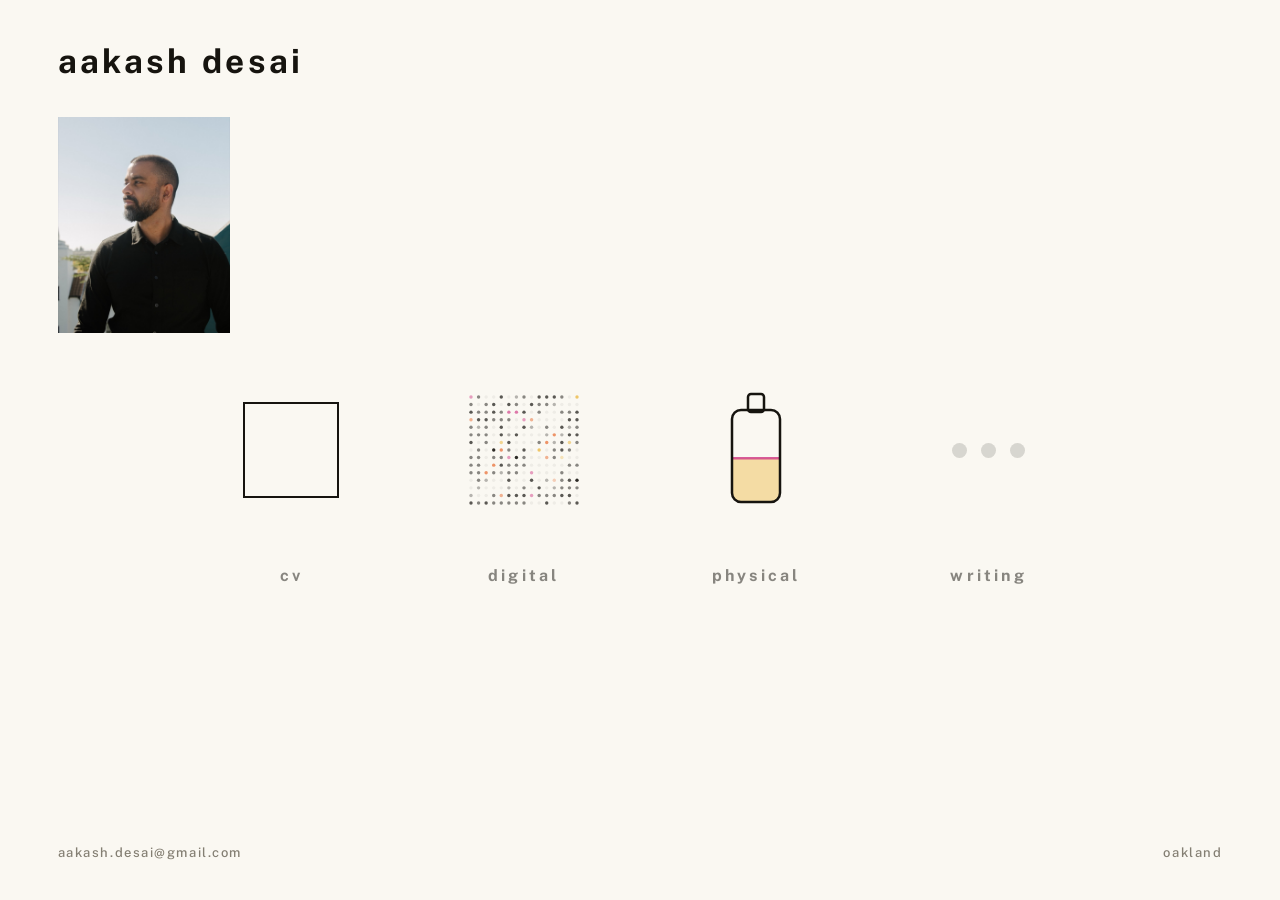
==== index.html @ 5373c7fa "Personal site: portal, CV, digital, physical, writing Co-Authored-By: Claude Opus 5.5 <noreply@anthr" ====
<!doctype html>
<html lang="en" data-ground="white" data-type="grotesk" data-caps="always" data-motion="on">
<head>
<meta charset="utf-8" />
<meta name="viewport" content="width=device-width, initial-scale=1" />
<title>Aakash Desai</title>
<meta name="description" content="Aakash Desai — product manager &amp; engineer. Software, hardware, writing." />
<link rel="icon" href="data:image/svg+xml,%3Csvg xmlns=%22http://www.w3.org/2000/svg%22 viewBox=%220 0 16 16%22%3E%3Crect x=%222%22 y=%222%22 width=%2212%22 height=%2212%22 fill=%22none%22 stroke=%22%2316140f%22 stroke-width=%222%22/%3E%3C/svg%3E" />

<link rel="preconnect" href="https://fonts.googleapis.com" />
<link rel="preconnect" href="https://fonts.gstatic.com" crossorigin />
<link href="https://fonts.googleapis.com/css2?family=Courier+Prime:wght@400;700&family=IBM+Plex+Mono:wght@400;500;600&family=Public+Sans:wght@400;500;600;700&display=swap" rel="stylesheet" />

<script>
  // Apply persisted prefs before paint to avoid flash.
  try {
    var s = JSON.parse(localStorage.getItem('aakash:portal') || '{}');
    if (s.ground)    document.documentElement.dataset.ground    = s.ground;
    if (s.type)      document.documentElement.dataset.type      = s.type;
  } catch (e) {}
</script>

<style>
  :root {
    --ease: cubic-bezier(0.22, 1, 0.36, 1);
    --c1: #e8692e; --c2: #d2418a; --c3: #eab12e;  /* desert wildflower tricolor */
  }

  /* ── Typeface system ──────────────────────────────────── */
  html[data-type="grotesk"] { --ff: 'Public Sans', system-ui, -apple-system, sans-serif; --ff-w: 500; --ff-wb: 700; --track: 0.26em; }
  html[data-type="courier"] { --ff: 'Courier Prime', ui-monospace, Menlo, monospace;     --ff-w: 400; --ff-wb: 700; --track: 0.20em; }
  html[data-type="plex"]    { --ff: 'IBM Plex Mono', ui-monospace, Menlo, monospace;      --ff-w: 500; --ff-wb: 600; --track: 0.22em; }

  /* ── Ground polarity ──────────────────────────────────── */
  html[data-ground="black"] {
    --bg:  #0a0a0a;
    --fg:  #ece9e1;
    --dim: #797568;
    --hair: rgba(236,233,225,0.12);
  }
  html[data-ground="white"] {
    --bg:  #faf8f2;
    --fg:  #16140f;
    --dim: #847f73;
    --hair: rgba(22,20,15,0.14);
  }

  * { box-sizing: border-box; }

  html, body { height: 100%; }
  body {
    margin: 0;
    background: var(--bg);
    color: var(--fg);
    font-family: var(--ff);
    font-weight: var(--ff-w);
    -webkit-font-smoothing: antialiased;
    text-rendering: optimizeLegibility;
    overflow: hidden;
    transition: background 600ms var(--ease), color 600ms var(--ease);
  }

  a { color: inherit; text-decoration: none; }

  .stage {
    position: relative;
    height: 100dvh;
    width: 100%;
  }

  /* ── Name · top-left ──────────────────────────────────── */
  .signature {
    position: absolute;
    top: clamp(28px, 4.5vh, 54px);
    left: clamp(28px, 4.5vw, 62px);
    font-size: clamp(22px, 2.6vw, 34px);
    font-weight: var(--ff-wb);
    letter-spacing: 0.1em;
    text-transform: lowercase;
    white-space: nowrap;
    color: var(--fg);
    z-index: 5;
    animation: fade 1400ms var(--ease) both;
  }

  /* ── Email · bottom-left ──────────────────────────────── */
  .contact {
    position: absolute;
    bottom: clamp(26px, 4.5vh, 50px);
    left: clamp(28px, 4.5vw, 62px);
    font-size: 13px;
    font-weight: var(--ff-w);
    letter-spacing: 0.12em;
    color: var(--dim);
    z-index: 5;
    transition: color 240ms var(--ease);
    animation: fade 1400ms 200ms var(--ease) both;
  }
  .contact:hover { color: var(--fg); }

  /* ── Place · bottom-right ─────────────────────────────── */
  .stamp {
    position: absolute;
    bottom: clamp(26px, 4.5vh, 50px);
    right: clamp(28px, 4.5vw, 62px);
    font-size: 13px;
    font-weight: var(--ff-w);
    letter-spacing: 0.12em;
    white-space: nowrap;
    color: var(--dim);
    z-index: 5;
    animation: fade 1400ms 200ms var(--ease) both;
  }

  /* ── Horizon line ─────────────────────────────────────── */
  .horizon {
    position: absolute;
    left: 0; right: 0;
    top: 50%;
    height: 1px;
    background: var(--hair);
    transform: scaleX(0);
    transform-origin: center;
    animation: drawline 1600ms 300ms var(--ease) both;
  }

  /* ── Marks row ────────────────────────────────────────── */
  .marks {
    position: absolute;
    inset: 0;
    display: flex;
    align-items: center;
    justify-content: center;
    gap: clamp(40px, 8vw, 120px);
  }

  .mark {
    position: relative;
    height: 180px;
    width: 130px;
    display: flex;
    align-items: center;
    justify-content: center;
    color: var(--fg);
    cursor: pointer;
    opacity: 0;
    transform: translateY(14px);
    animation: rise 1100ms var(--ease) both;
    transition: opacity 380ms var(--ease);
  }
  .mark:nth-child(2) { animation-delay: 460ms; }
  .mark:nth-child(3) { animation-delay: 600ms; }
  .mark:nth-child(4) { animation-delay: 740ms; }
  .mark:nth-child(5) { animation-delay: 880ms; }

  /* Focus one, recede the rest */
  .marks:hover .mark { opacity: 0.26; }
  .marks:hover .mark:hover { opacity: 1; }

  .mark:focus-visible { outline: none; }
  .mark:focus-visible .cap { opacity: 1; }
  .mark:focus-visible .visual { transform: translateY(-3px); }

  /* Caption */
  .cap {
    position: absolute;
    top: 100%;
    left: 50%;
    transform: translateX(-50%);
    margin-top: 26px;
    white-space: nowrap;
    font-size: 16px;
    font-weight: var(--ff-wb);
    letter-spacing: 0.2em;
    text-transform: lowercase;
    color: var(--fg);
    opacity: 0;
    transition: opacity 320ms var(--ease);
    pointer-events: none;
  }
  html[data-caps="always"] .cap { opacity: 0.5; }
  .mark:hover .cap { opacity: 1; }

  .visual {
    transition: transform 480ms var(--ease);
    display: flex;
    align-items: center;
    justify-content: center;
  }

  /* ── 1 · Square (CV) — stepped tick ───────────────────── */
  .glyph-square {
    width: 96px;
    height: 96px;
    border: 2.5px solid var(--fg);
    background: transparent;
    animation: sqstep 4.4s steps(1, end) infinite;
    transition: background 220ms steps(2, end);
  }
  .mark:hover .glyph-square { background: var(--fg); animation-play-state: paused; }

  /* ── 2 · Stepped dot-grid (digital) ───────────────────── */
  .grid-canvas { width: 120px; height: 120px; display: block; }

  /* ── 3 · Vessel with stepping water (hardware) ────────── */
  .glyph-vessel { width: 108px; height: 132px; display: block; overflow: visible; }
  .glyph-vessel .vbody { fill: none; stroke: var(--fg); stroke-width: 2.5; transition: stroke-width 200ms steps(2,end); }
  .glyph-vessel .vwater { fill: var(--c3); opacity: 0.40; transition: opacity 220ms steps(2,end); }
  .glyph-vessel .vsurf  { fill: var(--c2); opacity: 0.85; }
  .glyph-vessel .vlevel { animation: vlevel 6.6s steps(1, end) infinite; }
  .glyph-vessel .vsurf  { animation: vripple 1.15s steps(1, end) infinite; }
  .mark:hover .glyph-vessel .vwater { opacity: 0.66; }
  .mark:hover .glyph-vessel .vbody  { stroke-width: 3.2; }
  /* prank — tip & pour from the spout on hover */
  .glyph-vessel .btip { transition: transform .3s steps(4, end); transform-origin: 60px 112px; }
  .glyph-vessel .drop { fill: var(--fg); opacity: 0; }
  .mark:hover .glyph-vessel .btip { transform: rotate(32deg); }
  .mark:hover .glyph-vessel .vlevel { animation: none; transform: translateY(78px); transition: transform .5s steps(6, end); }
  .mark:hover .glyph-vessel .vsurf  { animation: none; opacity: 0; }
  .mark:hover .glyph-vessel .drop   { animation: splash var(--d, .7s) steps(5, end) infinite; animation-delay: var(--delay, 0s); }

  /* ── 4 · Ellipsis (writing) — JS typing cadence ───────── */
  .glyph-dots {
    display: flex;
    align-items: center;
    gap: 14px;
    height: 96px;
  }
  .glyph-dots i {
    width: 15px;
    height: 15px;
    border-radius: 50%;
    background: var(--fg);
    opacity: 0.15;
    /* no transition — instant, stepped on/off */
  }
  .glyph-dots i.on { opacity: 1; }
  .mark:hover .glyph-dots i { opacity: 1; }

  /* prank — CV square collapses into vanishing rings */
  .cvbox { position: relative; }
  .cv-vanish { position: absolute; inset: 0; display: none; }
  .cv-vanish span {
    position: absolute; left: 50%; top: 50%; width: 96px; height: 96px;
    margin-left: -48px; margin-top: -48px; border: 2px solid var(--fg);
    border-radius: 50%; opacity: 0; animation: vanish 2.4s steps(7, end) infinite;
  }
  .cv-vanish span:nth-child(2) { animation-delay: .4s; }
  .cv-vanish span:nth-child(3) { animation-delay: .8s; }
  .cv-vanish span:nth-child(4) { animation-delay: 1.2s; }
  .cv-vanish span:nth-child(5) { animation-delay: 1.6s; }
  .cv-vanish span:nth-child(6) { animation-delay: 2.0s; }
  .mark:hover .cvbox .glyph-square { opacity: 0; }
  .mark:hover .cv-vanish { display: block; }

  /* prank — ellipsis snaps to an exclamation point */
  .bang { display: none; flex-direction: column; align-items: center; gap: 9px; height: 96px; justify-content: center; }
  .bang .stem { width: 15px; height: 46px; border-radius: 7.5px; background: var(--fg); transform-origin: bottom center; animation: bangpop .3s steps(3, end); }
  .bang .pt { width: 15px; height: 15px; border-radius: 50%; background: var(--fg); }
  .mark:hover .glyph-dots { display: none; }
  .mark:hover .bang { display: flex; }

  /* ── Motion off ───────────────────────────────────────── */
  html[data-motion="off"] .glyph-square,
  html[data-motion="off"] .glyph-vessel .vlevel,
  html[data-motion="off"] .glyph-vessel .vsurf { animation: none; }

  /* ── Keyframes ────────────────────────────────────────── */
  @keyframes fade { from { opacity: 0; } to { opacity: 1; } }
  @keyframes drawline { from { transform: scaleX(0); } to { transform: scaleX(1); } }
  @keyframes rise {
    from { opacity: 0; transform: translateY(14px); }
    to   { opacity: 1; transform: translateY(0); }
  }
  /* Stepped square — discrete jumps, no interpolation */
  @keyframes sqstep {
    0%   { transform: scale(1); }
    22%  { transform: scale(1.045); }
    44%  { transform: scale(1); }
    66%  { transform: scale(0.985); }
    100% { transform: scale(1); }
  }
  /* Stepped water level */
  @keyframes vlevel {
    0%   { transform: translateY(0); }
    16%  { transform: translateY(9px); }
    32%  { transform: translateY(-5px); }
    50%  { transform: translateY(14px); }
    68%  { transform: translateY(3px); }
    84%  { transform: translateY(-3px); }
    100% { transform: translateY(0); }
  }
  /* Stepped surface ripple */
  @keyframes vripple {
    0%   { transform: translateY(0); }
    33%  { transform: translateY(1.6px); }
    66%  { transform: translateY(-1.1px); }
    100% { transform: translateY(0); }
  }
  /* prank keyframes */
  @keyframes splash {
    0%   { transform: translate(0, 0) scale(1); opacity: 0; }
    12%  { opacity: 1; }
    100% { transform: translate(var(--dx), var(--dy)) scale(.6); opacity: 0; }
  }
  @keyframes vanish {
    0%   { transform: scale(1);    opacity: 0; }
    14%  { opacity: .9; }
    100% { transform: scale(0.02); opacity: 0; }
  }
  @keyframes bangpop {
    0%   { transform: scaleY(0); }
    100% { transform: scaleY(1); }
  }

  /* ── Responsive ───────────────────────────────────────── */
  /* Stained-glass portrait under the name */
  .portrait {
    position: absolute;
    top: clamp(80px, 13vh, 120px);
    left: clamp(28px, 4.5vw, 62px);
    width: clamp(135px, 13.5vw, 187px);
    aspect-ratio: 4 / 5;
    z-index: 3;
    animation: fade 1400ms 320ms var(--ease) both;
  }
  .portrait img { position: absolute; inset: 0; width: 100%; height: 100%; display: block; object-fit: cover; }
  @media (max-width: 860px) { .portrait { display: none; } }

  .marks { z-index: 2; }

  @media (max-width: 680px) {
    .marks {
      flex-wrap: wrap;
      gap: 44px clamp(40px, 16vw, 80px);
      align-content: center;
      padding: 0 32px;
    }
    .mark { height: 156px; width: 116px; }
    .horizon { display: none; }
    .stamp { display: none; }
  }

  @media (prefers-reduced-motion: reduce) {
    .glyph-square, .glyph-vessel .vlevel, .glyph-vessel .vsurf,
    .horizon, .mark, .signature, .contact, .stamp { animation: none !important; }
    .mark { opacity: 1; transform: none; }
    .horizon { transform: scaleX(1); }
  }
</style>
</head>

<body>

<div class="stage">

  <a class="signature" href="/" aria-label="Aakash Desai — home">aakash desai</a>

  <div class="portrait">
    <img src="/assets/img/portrait.jpg" alt="Aakash Desai" width="752" height="940" />
  </div>

  <nav class="marks" aria-label="Sections">

    <!-- 1 · CV -->
    <a class="mark" href="/cv/" aria-label="Curriculum vitae">
      <div class="visual cvbox">
        <div class="glyph-square"></div>
        <div class="cv-vanish" aria-hidden="true"><span></span><span></span><span></span><span></span><span></span><span></span></div>
      </div>
      <span class="cap">CV</span>
    </a>

    <!-- 2 · Digital -->
    <a class="mark" href="/digital/" aria-label="Digital products">
      <div class="visual"><canvas class="grid-canvas" width="120" height="120"></canvas></div>
      <span class="cap">digital</span>
    </a>

    <!-- 3 · Hardware -->
    <a class="mark" href="/physical/" aria-label="Physical products">
      <div class="visual">
        <svg class="glyph-vessel" viewBox="0 0 108 132" aria-hidden="true">
          <defs>
            <clipPath id="bottleClip">
              <rect x="30" y="26" width="48" height="92" rx="9" />
              <rect x="46" y="10" width="16" height="18" rx="3" />
            </clipPath>
          </defs>
          <g class="btip">
            <g clip-path="url(#bottleClip)">
              <g class="vlevel">
                <rect class="vwater" x="18" y="74" width="72" height="84" />
                <rect class="vsurf"  x="18" y="73" width="72" height="2.5" />
              </g>
            </g>
            <rect class="vbody" x="30" y="26" width="48" height="92" rx="9" />
            <rect class="vbody" x="46" y="10" width="16" height="18" rx="3" />
            <g class="drops">
              <circle class="drop" cx="54" cy="9"  r="2.2" style="--dx:69px;--dy:110px;--d:.70s;--delay:0s;fill:var(--c1)" />
              <circle class="drop" cx="53" cy="10" r="1.8" style="--dx:57px;--dy:76px;--d:.62s;--delay:.08s;fill:var(--c3)" />
              <circle class="drop" cx="55" cy="9"  r="2.0" style="--dx:80px;--dy:139px;--d:.82s;--delay:.04s;fill:var(--c2)" />
              <circle class="drop" cx="54" cy="11" r="1.6" style="--dx:40px;--dy:57px;--d:.55s;--delay:.14s;fill:var(--c2)" />
              <circle class="drop" cx="55" cy="10" r="2.4" style="--dx:74px;--dy:124px;--d:.78s;--delay:.10s;fill:var(--c1)" />
              <circle class="drop" cx="53" cy="9"  r="1.7" style="--dx:62px;--dy:95px;--d:.68s;--delay:.18s;fill:var(--c3)" />
              <circle class="drop" cx="54" cy="10" r="2.0" style="--dx:48px;--dy:67px;--d:.60s;--delay:.22s;fill:var(--c2)" />
              <circle class="drop" cx="55" cy="11" r="1.9" style="--dx:76px;--dy:130px;--d:.80s;--delay:.06s;fill:var(--c1)" />
              <circle class="drop" cx="54" cy="9"  r="1.5" style="--dx:53px;--dy:84px;--d:.64s;--delay:.26s;fill:var(--c3)" />
              <circle class="drop" cx="53" cy="10" r="2.1" style="--dx:68px;--dy:108px;--d:.74s;--delay:.16s;fill:var(--c2)" />
            </g>
          </g>
        </svg>
      </div>
      <span class="cap">physical</span>
    </a>

    <!-- 4 · Writing -->
    <a class="mark" href="/writing/" aria-label="Writing">
      <div class="visual">
        <div class="glyph-dots"><i></i><i></i><i></i></div>
        <div class="bang" aria-hidden="true"><span class="stem"></span><span class="pt"></span></div>
      </div>
      <span class="cap">writing</span>
    </a>

  </nav>

  <a class="contact" href="mailto:aakash.desai@gmail.com">aakash.desai@gmail.com</a>
  <span class="stamp">oakland</span>

</div>


<script>
  // ── Digital field — static noise resolving into phenomena ──
  (function () {
    const canvas = document.querySelector('.grid-canvas');
    if (!canvas) return;
    const ctx = canvas.getContext('2d');
    const CSS = 120, N = 15, pad = 7;
    const PAL = ['#e8692e', '#d2418a', '#eab12e'];   // desert tricolor, sprinkled subtly
    const reduce = window.matchMedia('(prefers-reduced-motion: reduce)').matches;
    const mark = canvas.closest('.mark');

    function resize() {
      const dpr = Math.min(window.devicePixelRatio || 1, 2);
      canvas.width = CSS * dpr;
      canvas.height = CSS * dpr;
      ctx.setTransform(dpr, 0, 0, dpr, 0, 0);
    }
    resize();
    function colour() { return getComputedStyle(document.documentElement).getPropertyValue('--fg').trim() || '#222'; }
    function frozen() { return reduce || document.documentElement.dataset.motion === 'off'; }

    // deterministic per-cell-per-frame noise
    function hash(i, j, k) {
      let n = (i * 374761393) ^ (j * 668265263) ^ (k * 362437);
      n = Math.imul(n ^ (n >>> 13), 1274126177); n = n ^ (n >>> 16);
      return ((n >>> 0) % 100000) / 100000;
    }
    // a moving point + fading wake, sampled into the field
    function trail(u, v, tau, pos, steps, w) {
      let m = 0;
      for (let k = 0; k < steps; k++) {
        const s = tau - k * 0.06; if (s < 0) continue;
        const p = pos(s); const d2 = (u - p[0]) ** 2 + (v - p[1]) ** 2;
        m = Math.max(m, (1 - k * 0.16) * Math.exp(-d2 / w));
      }
      return m;
    }

    // ── named scenes — each returns intensity 0..1 over grid (u,v), tau 0..1
    function fr(x) { return x - Math.floor(x); }
    function distSeg(px, py, ax, ay, bx, by) {
      const dx = bx - ax, dy = by - ay, L = dx * dx + dy * dy || 1e-6;
      let t = ((px - ax) * dx + (py - ay) * dy) / L; t = Math.max(0, Math.min(1, t));
      return Math.hypot(px - (ax + t * dx), py - (ay + t * dy));
    }
    function buildCracks() {
      const out = [];
      function branch(ax, ay, ang, len, t0, depth) {
        const bx = ax + Math.cos(ang) * len, by = ay + Math.sin(ang) * len;
        out.push({ ax, ay, bx, by, t0, dur: 0.12 });
        if (depth <= 0 || len < 0.1) return;
        const n = fr(Math.sin((ax + by) * 53.1) * 1000) > 0.4 ? 2 : 1;
        for (let k = 0; k < n; k++) {
          const da = (fr(Math.sin((ax * 7 + by * 3 + k * 11) * 1.7) * 1000) - 0.5) * 1.5;
          branch(bx, by, ang + da, len * 0.68, t0 + 0.12, depth - 1);
        }
      }
      for (let k = 0; k < 6; k++) branch(0.5, 0.5, (k / 6) * 6.283 + 0.3, 0.27, k * 0.02, 3);
      return out;
    }
    const CRACKS = buildCracks();
    function buildForest() {
      const igx = Math.round(N * 0.5), igy = N - 2, c = new Array(N * N); let maxd = 0;
      for (let i = 0; i < N; i++) for (let j = 0; j < N; j++) { const d = Math.hypot(i - igx, j - igy); c[i * N + j] = d; if (d > maxd) maxd = d; }
      for (let i = 0; i < N; i++) for (let j = 0; j < N; j++) {
        let base = c[i * N + j] / maxd;
        if (fr(Math.sin(i * 13.1 + j * 7.7) * 1000) > 0.86) base *= 0.35;        // power-law long-range spark
        base += (fr(Math.sin(i * 3.3 + j * 9.1) * 1000) - 0.5) * 0.12;           // ragged front
        c[i * N + j] = Math.max(0, Math.min(0.95, base * 0.85 + 0.02));
      }
      return c;
    }
    const CATCH = buildForest();

    const phenomena = [
      // 1 · rainfall — streaks falling
      (u, v, tau) => { const col = Math.round(u * (N - 1)); const o = fr(Math.sin(col * 12.9898) * 43758.5); if (o < 0.3) return 0; const sp = 0.8 + o * 0.7; const y = fr(tau * sp * 3 + o); const d = y - v; return d >= 0 && d < 0.22 ? 1 - d / 0.22 : 0; },
      // 2 · lightning strikes — a jagged bolt in sharp flashes
      (u, v, tau) => { const fl = Math.floor(tau * 4), seg = Math.floor(v * 5), tt = v * 5 - seg; const f0 = fr(Math.sin((seg + fl * 7) * 12.9) * 1000), f1 = fr(Math.sin((seg + 1 + fl * 7) * 12.9) * 1000); const bx = 0.5 + ((f0 - 0.5) * 0.7 * (1 - tt) + (f1 - 0.5) * 0.7 * tt); const near = Math.max(0, 1 - Math.abs(u - bx) * 11); let f = 0; for (const cc of [0.16, 0.4, 0.66, 0.86]) { const dt = (tau - cc) * 26; f = Math.max(f, Math.exp(-dt * dt)); } return Math.max(0.1 * (f > 0.3 ? 1 : 0), near * (f > 0.12 ? 1 : 0)); },
      // 3 · wildfire — overhead forest, fire percolating tree to tree
      (u, v, tau) => { const i = Math.round(u * (N - 1)), j = Math.round(v * (N - 1)); const ct = CATCH[i * N + j]; if (tau < ct) return 0.22; const since = tau - ct; if (since < 0.08) return 1; if (since < 0.2) return 0.55; return 0.12; },
      // 4 · sunrise — a sun rising out of a horizon
      (u, v, tau) => { const hor = 0.62, sy = hor + 0.30 - tau * 0.62, d = Math.hypot(u - 0.5, v - sy); const disc = (d < 0.16 && v < hor + 0.04) ? 1 : 0; const horizon = Math.abs(v - hor) < 0.04 ? 0.6 : 0; const ground = v > hor + 0.04 ? 0.08 : 0; return Math.max(disc, Math.max(horizon, ground)); },
      // 5 · sunset — a sun setting below a horizon
      (u, v, tau) => { const hor = 0.62, sy = hor - 0.32 + tau * 0.62, d = Math.hypot(u - 0.5, v - sy); const disc = (d < 0.16 && v < hor + 0.04) ? 1 : 0; const horizon = Math.abs(v - hor) < 0.04 ? 0.6 : 0; const ground = v > hor + 0.04 ? 0.08 : 0; return Math.max(disc, Math.max(horizon, ground)); },
      // 6 · tidal wave — a swell sweeping across
      (u, v, tau) => { const hump = 0.5 - 0.34 * Math.exp(-Math.pow((u - (tau * 1.35 - 0.18)) * 4.2, 2)); const water = v > hump ? 0.45 : 0; const crest = Math.abs(v - hump) < 0.085 ? 1 : 0; return Math.max(water, crest); },
      // 7 · fractal cracks — a branching network spreading
      (u, v, tau) => { let m = 0; for (const s of CRACKS) { if (s.t0 > tau) continue; const g = Math.min(1, (tau - s.t0) / s.dur); const ex = s.ax + (s.bx - s.ax) * g, ey = s.ay + (s.by - s.ay) * g; const dd = distSeg(u, v, s.ax, s.ay, ex, ey); if (dd < 0.045) m = Math.max(m, 1 - dd / 0.045); } return m; },
    ];

    // ── flashing STOP sign, shown on hover ──────────────────
    const SIGN = {
      S: ['111', '100', '111', '001', '111'],
      T: ['111', '010', '010', '010', '010'],
      O: ['111', '101', '101', '101', '111'],
      P: ['111', '101', '111', '100', '100'],
    }, WORD = ['S', 'T', 'O', 'P'];
    function letterOn(i, j) {
      const r = j - 5; if (r < 0 || r > 4) return false;
      const li = Math.floor(i / 4), lc = i - li * 4;
      if (li > 3 || lc > 2) return false;
      return SIGN[WORD[li]][r][lc] === '1';
    }
    function stopCell(i, j, tick) {
      const dx = i - 7, dy = j - 7, m = Math.max(Math.abs(dx), Math.abs(dy)), s = Math.abs(dx) + Math.abs(dy);
      if (m > 7 || s > 10) return 0;
      if (letterOn(i, j)) return 0.04;                 // letters punched out dark
      const blink = Math.floor(tick / 4) % 2 === 0 ? 1 : 0.22;
      return blink * (m >= 6 || s >= 9 ? 1 : 0.78);     // bright octagon field + border
    }

    const S = 1.0, IN = 0.8, HOLD = 3.6, OUT = 0.8, E = S + IN + HOLD + OUT;

    function draw(tick) {
      ctx.clearRect(0, 0, CSS, CSS);
      const c = colour(), step = (CSS - pad * 2) / (N - 1);
      let reveal, tau = 0, phen;
      if (frozen()) { reveal = 1; tau = 0.4; phen = phenomena[3]; }
      else {
        const tt = tick * 0.09, epi = Math.floor(tt / E), local = tt - epi * E;
        phen = phenomena[epi % phenomena.length];
        if (local < S) { reveal = 0; }
        else if (local < S + IN) { reveal = (local - S) / IN; }
        else if (local < S + IN + HOLD) { reveal = 1; tau = (local - (S + IN)) / HOLD; }
        else { reveal = 1 - (local - (S + IN + HOLD)) / OUT; tau = 1; }
        reveal = Math.round(reveal * 5) / 5;             // stepped crossfade
      }
      const hov = mark && mark.matches(':hover');
      const marquee = hov && !frozen();
      for (let i = 0; i < N; i++) for (let j = 0; j < N; j++) {
        let inten;
        if (marquee) {
          inten = stopCell(i, j, tick);
        } else {
          const u = i / (N - 1), vv = j / (N - 1);
          const nv = hash(i, j, tick); const noiseInt = nv > 0.42 ? nv : 0;
          const fieldInt = reveal > 0 ? Math.max(0, Math.min(1, phen(u, vv, tau))) : 0;
          inten = noiseInt * (1 - reveal) + fieldInt * reveal;
        }
        inten = Math.round(inten * 4) / 4;               // quantize → stepped
        const a = inten <= 0 ? 0.05 : 0.10 + 0.80 * inten;
        ctx.globalAlpha = a;
        ctx.fillStyle = (inten > 0 && hash(i, j, 777) > 0.86) ? PAL[(hash(i, j, 555) * 3) | 0] : c;
        ctx.beginPath(); ctx.arc(pad + i * step, pad + j * step, 1.7, 0, 6.2832); ctx.fill();
      }
      ctx.globalAlpha = 1;
    }

    let raf, lastTick = -1;
    function loop(t) {
      const tick = Math.floor(t / 90);                   // ~11fps, stepped
      if (tick !== lastTick) { draw(tick); lastTick = tick; }
      if (!frozen()) raf = requestAnimationFrame(loop);
    }
    window.addEventListener('resize', () => { resize(); draw(lastTick < 0 ? 0 : lastTick); });
    new MutationObserver(() => { cancelAnimationFrame(raf); lastTick = -1; loop(performance.now()); })
      .observe(document.documentElement, { attributes: true, attributeFilter: ['data-ground', 'data-type', 'data-motion'] });
    loop(performance.now());
  })();

  // ── Ellipsis — chaotic human typing cadence ───────────────
  (function () {
    const wrap = document.querySelector('.glyph-dots');
    if (!wrap) return;
    const dots = Array.prototype.slice.call(wrap.querySelectorAll('i'));
    const reduce = window.matchMedia('(prefers-reduced-motion: reduce)').matches;
    let n = 0, timer = null;

    function render() { dots.forEach((d, i) => d.classList.toggle('on', i < n)); }
    function still() { return reduce || document.documentElement.dataset.type === undefined ? reduce : (reduce || document.documentElement.dataset.motion === 'off'); }
    function frozen() { return reduce || document.documentElement.dataset.motion === 'off'; }
    function rand(a, b) { return a + Math.random() * (b - a); }

    function tick() {
      if (frozen()) { n = 3; render(); return; }
      const r = Math.random();
      if (n >= 3) {
        // a full "word" — pause, then clear (space / newline) or backspace one
        n = r < 0.62 ? 0 : 2;
        render();
        timer = setTimeout(tick, rand(420, 1150));   // pause between words
        return;
      }
      if (r < 0.80) {
        // type a key — bursts of quick inputs, occasional slower one
        n++; render();
        timer = setTimeout(tick, Math.random() < 0.68 ? rand(55, 145) : rand(180, 380));
      } else {
        // hesitation — pause mid-word
        timer = setTimeout(tick, rand(280, 760));
      }
    }

    render(); tick();
    new MutationObserver(() => {
      clearTimeout(timer);
      if (frozen()) { n = 3; render(); } else { tick(); }
    }).observe(document.documentElement, { attributes: true, attributeFilter: ['data-motion'] });
  })();
</script>

</body>
</html>
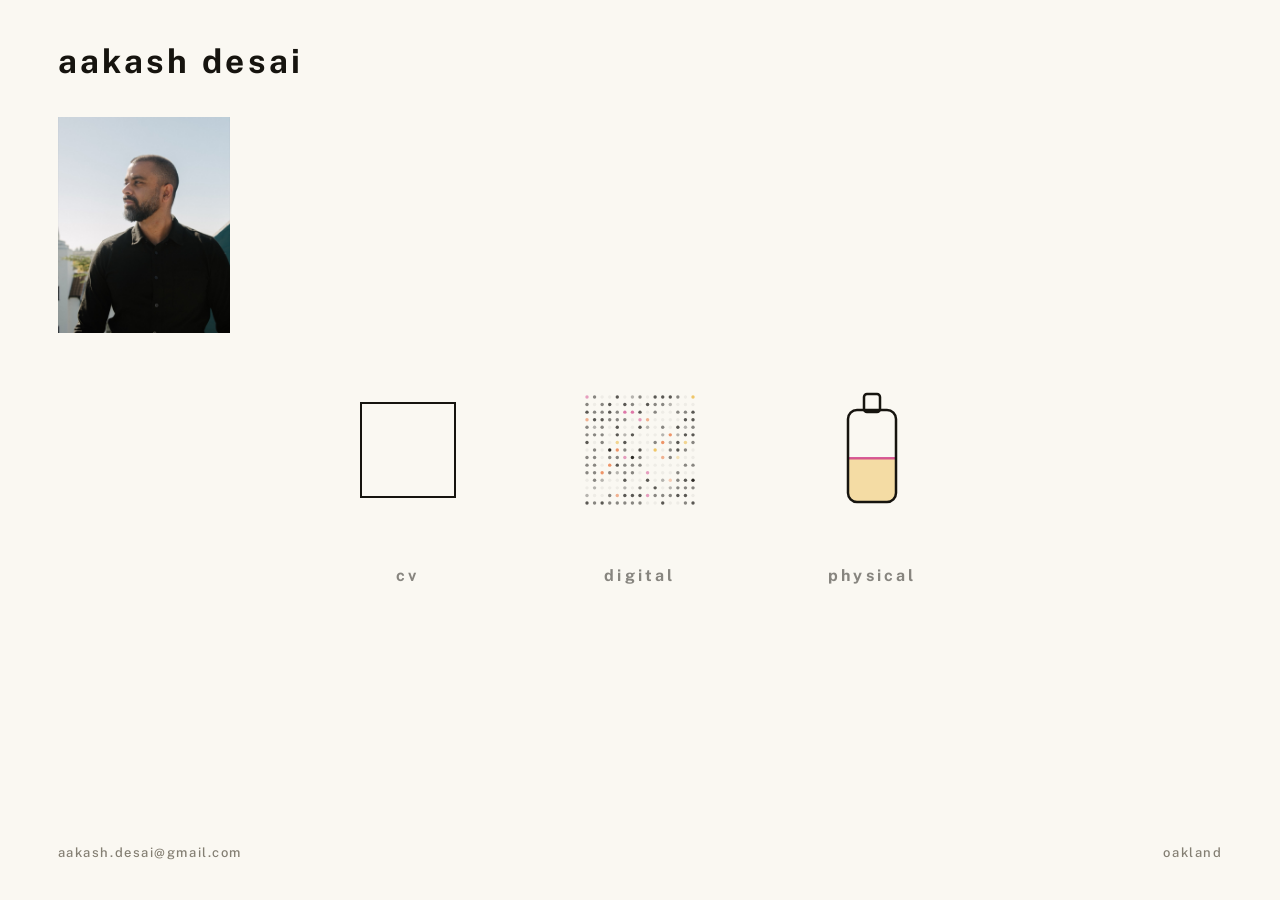
==== commit 0f9f38cb: "Remove writing page for now Co-Authored-By: Claude Opus 5.5 <noreply@anthropic.com>" ====
--- a/index.html
+++ b/index.html
@@ -4,7 +4,7 @@
 <meta charset="utf-8" />
 <meta name="viewport" content="width=device-width, initial-scale=1" />
 <title>Aakash Desai</title>
-<meta name="description" content="Aakash Desai — product manager &amp; engineer. Software, hardware, writing." />
+<meta name="description" content="Aakash Desai — product manager &amp; engineer. Software and hardware." />
 <link rel="icon" href="data:image/svg+xml,%3Csvg xmlns=%22http://www.w3.org/2000/svg%22 viewBox=%220 0 16 16%22%3E%3Crect x=%222%22 y=%222%22 width=%2212%22 height=%2212%22 fill=%22none%22 stroke=%22%2316140f%22 stroke-width=%222%22/%3E%3C/svg%3E" />
 
 <link rel="preconnect" href="https://fonts.googleapis.com" />
@@ -414,15 +414,6 @@
       <span class="cap">physical</span>
     </a>
 
-    <!-- 4 · Writing -->
-    <a class="mark" href="/writing/" aria-label="Writing">
-      <div class="visual">
-        <div class="glyph-dots"><i></i><i></i><i></i></div>
-        <div class="bang" aria-hidden="true"><span class="stem"></span><span class="pt"></span></div>
-      </div>
-      <span class="cap">writing</span>
-    </a>
-
   </nav>
 
   <a class="contact" href="mailto:aakash.desai@gmail.com">aakash.desai@gmail.com</a>
@@ -591,46 +582,6 @@
       .observe(document.documentElement, { attributes: true, attributeFilter: ['data-ground', 'data-type', 'data-motion'] });
     loop(performance.now());
   })();
-
-  // ── Ellipsis — chaotic human typing cadence ───────────────
-  (function () {
-    const wrap = document.querySelector('.glyph-dots');
-    if (!wrap) return;
-    const dots = Array.prototype.slice.call(wrap.querySelectorAll('i'));
-    const reduce = window.matchMedia('(prefers-reduced-motion: reduce)').matches;
-    let n = 0, timer = null;
-
-    function render() { dots.forEach((d, i) => d.classList.toggle('on', i < n)); }
-    function still() { return reduce || document.documentElement.dataset.type === undefined ? reduce : (reduce || document.documentElement.dataset.motion === 'off'); }
-    function frozen() { return reduce || document.documentElement.dataset.motion === 'off'; }
-    function rand(a, b) { return a + Math.random() * (b - a); }
-
-    function tick() {
-      if (frozen()) { n = 3; render(); return; }
-      const r = Math.random();
-      if (n >= 3) {
-        // a full "word" — pause, then clear (space / newline) or backspace one
-        n = r < 0.62 ? 0 : 2;
-        render();
-        timer = setTimeout(tick, rand(420, 1150));   // pause between words
-        return;
-      }
-      if (r < 0.80) {
-        // type a key — bursts of quick inputs, occasional slower one
-        n++; render();
-        timer = setTimeout(tick, Math.random() < 0.68 ? rand(55, 145) : rand(180, 380));
-      } else {
-        // hesitation — pause mid-word
-        timer = setTimeout(tick, rand(280, 760));
-      }
-    }
-
-    render(); tick();
-    new MutationObserver(() => {
-      clearTimeout(timer);
-      if (frozen()) { n = 3; render(); } else { tick(); }
-    }).observe(document.documentElement, { attributes: true, attributeFilter: ['data-motion'] });
-  })();
 </script>
 
 </body>
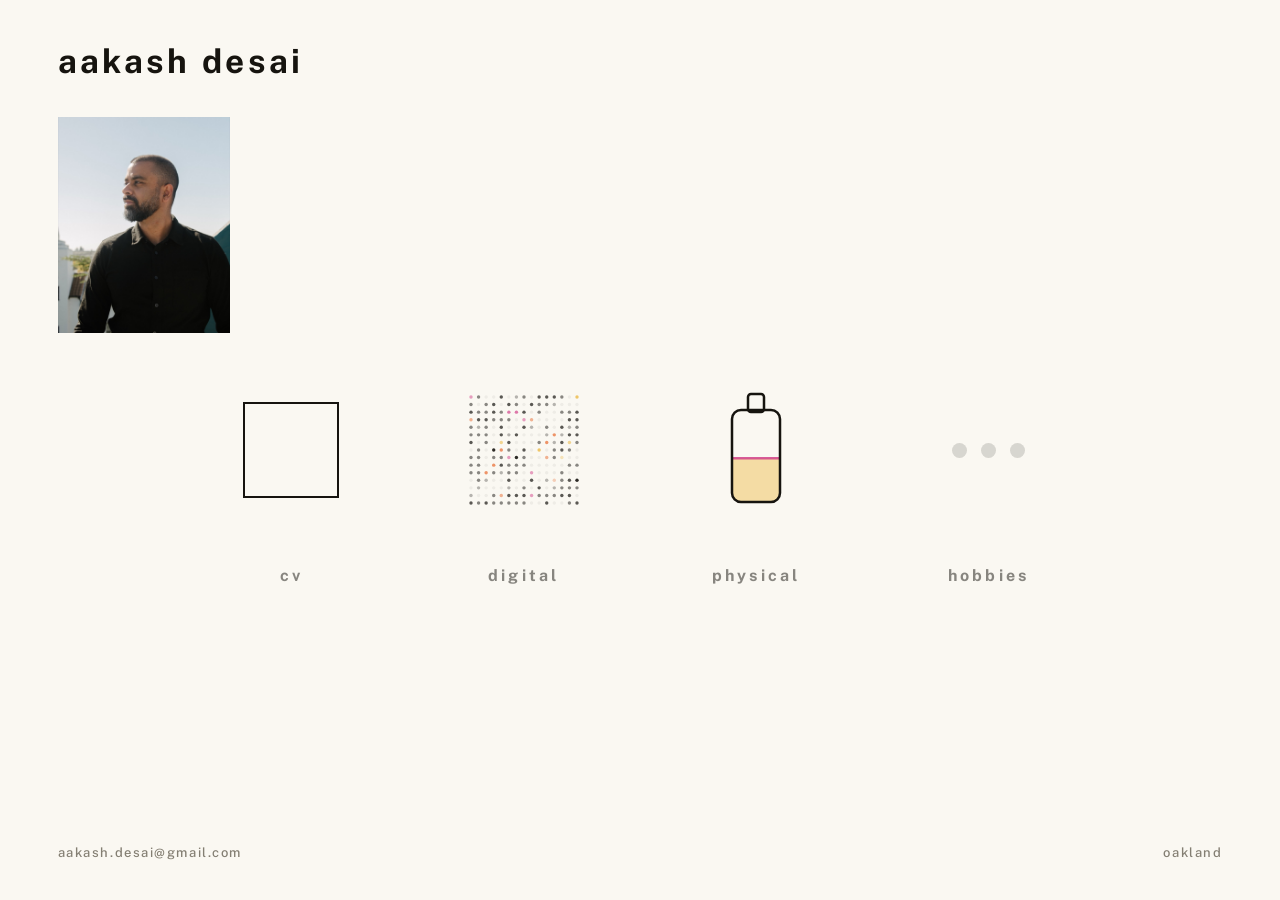
==== commit dd4fef7b: "Add hobbies page and portal mark Co-Authored-By: Claude Opus 5.5 <noreply@anthropic.com>" ====
--- a/index.html
+++ b/index.html
@@ -18,6 +18,46 @@
     if (s.ground)    document.documentElement.dataset.ground    = s.ground;
     if (s.type)      document.documentElement.dataset.type      = s.type;
   } catch (e) {}
+
+  // ── Ellipsis — chaotic human typing cadence ───────────────
+  (function () {
+    const wrap = document.querySelector('.glyph-dots');
+    if (!wrap) return;
+    const dots = Array.prototype.slice.call(wrap.querySelectorAll('i'));
+    const reduce = window.matchMedia('(prefers-reduced-motion: reduce)').matches;
+    let n = 0, timer = null;
+
+    function render() { dots.forEach((d, i) => d.classList.toggle('on', i < n)); }
+    function still() { return reduce || document.documentElement.dataset.type === undefined ? reduce : (reduce || document.documentElement.dataset.motion === 'off'); }
+    function frozen() { return reduce || document.documentElement.dataset.motion === 'off'; }
+    function rand(a, b) { return a + Math.random() * (b - a); }
+
+    function tick() {
+      if (frozen()) { n = 3; render(); return; }
+      const r = Math.random();
+      if (n >= 3) {
+        // a full "word" — pause, then clear (space / newline) or backspace one
+        n = r < 0.62 ? 0 : 2;
+        render();
+        timer = setTimeout(tick, rand(420, 1150));   // pause between words
+        return;
+      }
+      if (r < 0.80) {
+        // type a key — bursts of quick inputs, occasional slower one
+        n++; render();
+        timer = setTimeout(tick, Math.random() < 0.68 ? rand(55, 145) : rand(180, 380));
+      } else {
+        // hesitation — pause mid-word
+        timer = setTimeout(tick, rand(280, 760));
+      }
+    }
+
+    render(); tick();
+    new MutationObserver(() => {
+      clearTimeout(timer);
+      if (frozen()) { n = 3; render(); } else { tick(); }
+    }).observe(document.documentElement, { attributes: true, attributeFilter: ['data-motion'] });
+  })();
 </script>
 
 <style>
@@ -219,7 +259,7 @@
   .mark:hover .glyph-vessel .vsurf  { animation: none; opacity: 0; }
   .mark:hover .glyph-vessel .drop   { animation: splash var(--d, .7s) steps(5, end) infinite; animation-delay: var(--delay, 0s); }
 
-  /* ── 4 · Ellipsis (writing) — JS typing cadence ───────── */
+  /* ── 4 · Ellipsis (hobbies) — JS typing cadence ───────── */
   .glyph-dots {
     display: flex;
     align-items: center;
@@ -253,10 +293,9 @@
   .mark:hover .cvbox .glyph-square { opacity: 0; }
   .mark:hover .cv-vanish { display: block; }
 
-  /* prank — ellipsis snaps to an exclamation point */
+  /* prank — ellipsis snaps to a question mark */
   .bang { display: none; flex-direction: column; align-items: center; gap: 9px; height: 96px; justify-content: center; }
-  .bang .stem { width: 15px; height: 46px; border-radius: 7.5px; background: var(--fg); transform-origin: bottom center; animation: bangpop .3s steps(3, end); }
-  .bang .pt { width: 15px; height: 15px; border-radius: 50%; background: var(--fg); }
+  .bang .q { font-size: 104px; font-weight: 700; line-height: 1; color: var(--fg); transform-origin: bottom center; animation: bangpop .3s steps(3, end); }
   .mark:hover .glyph-dots { display: none; }
   .mark:hover .bang { display: flex; }
 
@@ -414,6 +453,15 @@
       <span class="cap">physical</span>
     </a>
 
+    <!-- 4 · Hobbies -->
+    <a class="mark" href="/hobbies/" aria-label="Hobbies">
+      <div class="visual">
+        <div class="glyph-dots"><i></i><i></i><i></i></div>
+        <div class="bang" aria-hidden="true"><span class="q">?</span></div>
+      </div>
+      <span class="cap">hobbies</span>
+    </a>
+
   </nav>
 
   <a class="contact" href="mailto:aakash.desai@gmail.com">aakash.desai@gmail.com</a>
